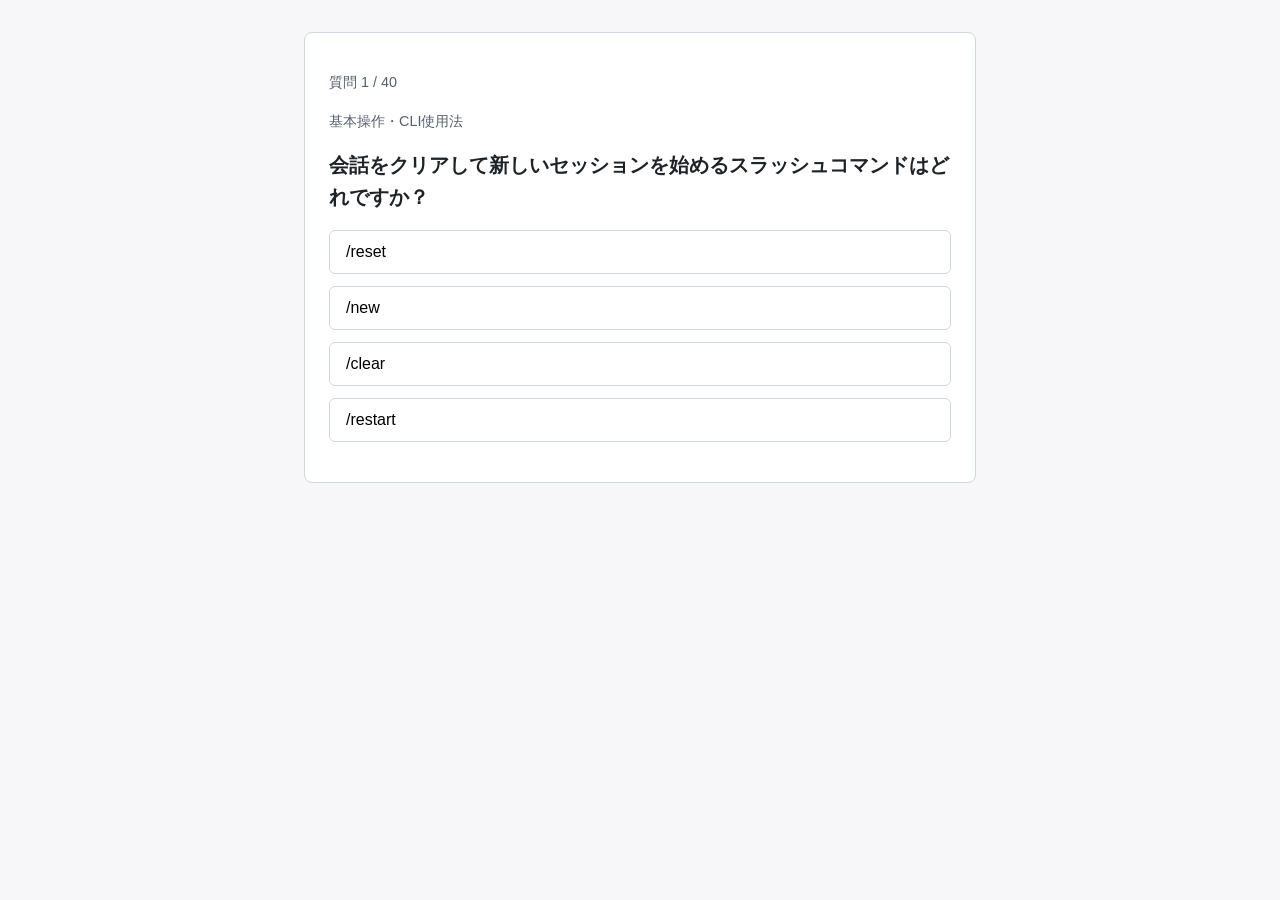
==== quiz.html @ 24c3ef59 "feat: add quiz page with question flow and grading" ====
<!DOCTYPE html>
<html lang="ja">
<head>
  <meta charset="UTF-8">
  <meta name="viewport" content="width=device-width, initial-scale=1.0">
  <title>診断中 - Claude Code 理解度診断</title>
  <link rel="stylesheet" href="css/style.css">
</head>
<body>
  <div class="container">
    <div class="card">
      <p class="progress" id="progress-label"></p>
      <p id="domain-label" class="progress"></p>
      <h2 id="question-text"></h2>
      <ul class="choice-list" id="choice-list"></ul>
    </div>
  </div>
  <script type="module" src="js/quiz-page.js"></script>
</body>
</html>
---- css/style.css ----
:root {
  --color-bg: #f7f7f9;
  --color-text: #1f2328;
  --color-primary: #2563eb;
  --color-primary-hover: #1d4ed8;
  --color-border: #d0d7de;
  --color-card-bg: #ffffff;
  --color-beginner: #6b7280;
  --color-intermediate: #2563eb;
  --color-advanced: #7c3aed;
  --color-expert: #d97706;
}

* {
  box-sizing: border-box;
}

body {
  margin: 0;
  font-family: -apple-system, BlinkMacSystemFont, "Segoe UI", "Hiragino Kaku Gothic ProN", sans-serif;
  background: var(--color-bg);
  color: var(--color-text);
  line-height: 1.6;
}

.container {
  max-width: 720px;
  margin: 0 auto;
  padding: 2rem 1.5rem;
}

.card {
  background: var(--color-card-bg);
  border: 1px solid var(--color-border);
  border-radius: 8px;
  padding: 1.5rem;
  margin-bottom: 1.5rem;
}

h1 {
  font-size: 1.75rem;
  margin-bottom: 0.5rem;
}

h2 {
  font-size: 1.25rem;
  margin-top: 0;
}

.button {
  display: inline-block;
  background: var(--color-primary);
  color: #fff;
  border: none;
  border-radius: 6px;
  padding: 0.75rem 1.5rem;
  font-size: 1rem;
  cursor: pointer;
  text-decoration: none;
}

.button:hover {
  background: var(--color-primary-hover);
}

.button.secondary {
  background: transparent;
  color: var(--color-primary);
  border: 1px solid var(--color-primary);
}

.progress {
  font-size: 0.9rem;
  color: #57606a;
  margin-bottom: 1rem;
}

.choice-list {
  list-style: none;
  padding: 0;
  margin: 1rem 0;
}

.choice-item {
  margin-bottom: 0.75rem;
}

.choice-button {
  width: 100%;
  text-align: left;
  padding: 0.75rem 1rem;
  border: 1px solid var(--color-border);
  border-radius: 6px;
  background: var(--color-card-bg);
  cursor: pointer;
  font-size: 1rem;
}

.choice-button:hover {
  border-color: var(--color-primary);
}

.choice-button.selected {
  border-color: var(--color-primary);
  background: #eff6ff;
}

.level-badge {
  display: inline-block;
  padding: 0.25rem 0.75rem;
  border-radius: 999px;
  color: #fff;
  font-size: 0.85rem;
  font-weight: bold;
}

.level-badge.beginner { background: var(--color-beginner); }
.level-badge.intermediate { background: var(--color-intermediate); }
.level-badge.advanced { background: var(--color-advanced); }
.level-badge.expert { background: var(--color-expert); }

.domain-result {
  display: flex;
  justify-content: space-between;
  align-items: center;
  padding: 0.75rem 0;
  border-bottom: 1px solid var(--color-border);
}

.suggestion {
  background: #fffbeb;
  border: 1px solid #fcd34d;
  border-radius: 6px;
  padding: 1rem;
  margin-top: 0.5rem;
}

.actions {
  display: flex;
  gap: 1rem;
  margin-top: 1.5rem;
}

@media print {
  .no-print {
    display: none !important;
  }
  body {
    background: #fff;
  }
  .card {
    border: none;
    box-shadow: none;
  }
}
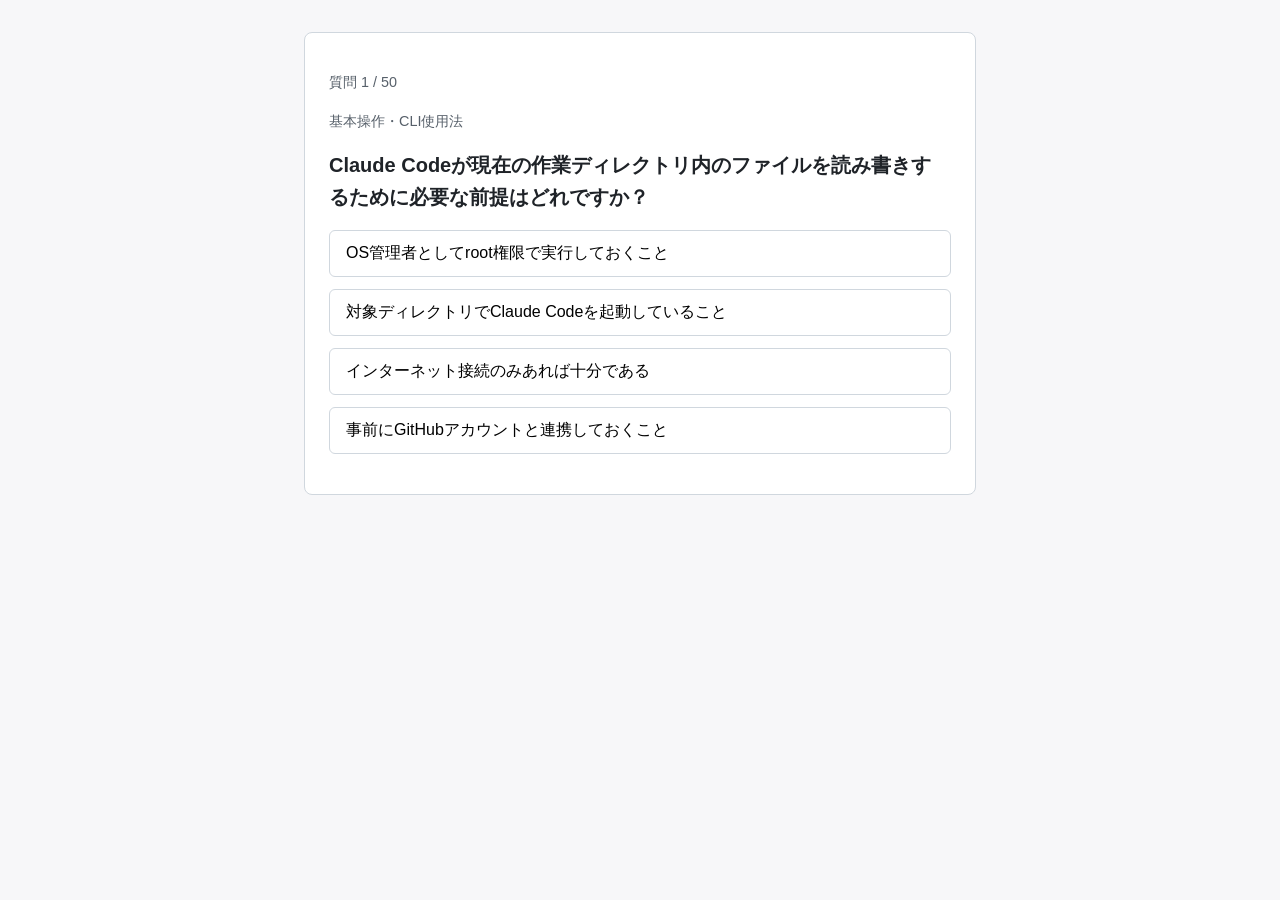
==== commit 2e8a5f8b: "fix: 問題選択肢の偏りを是正し正誤フィードバックを即時表示に変更 basic-operationsのcorrectIndexが0/1に偏っていたため他領域と同様に 均等化し、READMEに問題作成" ====
--- a/quiz.html
+++ b/quiz.html
@@ -13,6 +13,9 @@
       <p id="domain-label" class="progress"></p>
       <h2 id="question-text"></h2>
       <ul class="choice-list" id="choice-list"></ul>
+      <p class="answer-feedback" id="answer-feedback" style="display: none;"></p>
+      <p class="answer-explanation" id="answer-explanation" style="display: none;"></p>
+      <button type="button" class="button" id="next-button" style="display: none;">次へ</button>
     </div>
   </div>
   <script type="module" src="js/quiz-page.js"></script>
--- a/css/style.css
+++ b/css/style.css
@@ -105,6 +105,45 @@
   background: #eff6ff;
 }
 
+.choice-button:disabled {
+  cursor: default;
+  opacity: 1;
+}
+
+.choice-button.correct-choice {
+  border-color: #16a34a;
+  background: #f0fdf4;
+  font-weight: bold;
+}
+
+.choice-button.incorrect-choice {
+  border-color: #dc2626;
+  background: #fef2f2;
+}
+
+.answer-feedback {
+  font-weight: bold;
+  font-size: 1.1rem;
+  margin: 1rem 0 0.5rem;
+}
+
+.answer-feedback.correct {
+  color: #16a34a;
+}
+
+.answer-feedback.incorrect {
+  color: #dc2626;
+}
+
+.answer-explanation {
+  font-size: 0.95rem;
+  color: var(--color-text);
+  background: var(--color-bg);
+  border-radius: 6px;
+  padding: 0.75rem 1rem;
+  margin-bottom: 1rem;
+}
+
 .level-badge {
   display: inline-block;
   padding: 0.25rem 0.75rem;
@@ -141,6 +180,55 @@
   margin-top: 1.5rem;
 }
 
+.wrong-answer-item {
+  border: 1px solid var(--color-border);
+  border-radius: 6px;
+  padding: 1rem;
+  margin-bottom: 1rem;
+}
+
+.wrong-answer-domain {
+  font-size: 0.85rem;
+  color: #57606a;
+  margin: 0 0 0.25rem;
+}
+
+.wrong-answer-question {
+  font-weight: bold;
+  margin: 0 0 0.75rem;
+}
+
+.wrong-answer-choices {
+  list-style: none;
+  padding: 0;
+  margin: 0 0 0.75rem;
+}
+
+.wrong-answer-choices li {
+  padding: 0.4rem 0.6rem;
+  border: 1px solid var(--color-border);
+  border-radius: 4px;
+  margin-bottom: 0.4rem;
+}
+
+.wrong-answer-choices li.correct-choice {
+  border-color: #16a34a;
+  background: #f0fdf4;
+  font-weight: bold;
+}
+
+.wrong-answer-choices li.selected-wrong-choice {
+  border-color: #dc2626;
+  background: #fef2f2;
+  text-decoration: line-through;
+}
+
+.wrong-answer-explanation {
+  font-size: 0.9rem;
+  color: var(--color-text);
+  margin: 0;
+}
+
 @media print {
   .no-print {
     display: none !important;
@@ -152,4 +240,7 @@
     border: none;
     box-shadow: none;
   }
-}
+  .wrong-answer-item {
+    break-inside: avoid;
+  }
+}
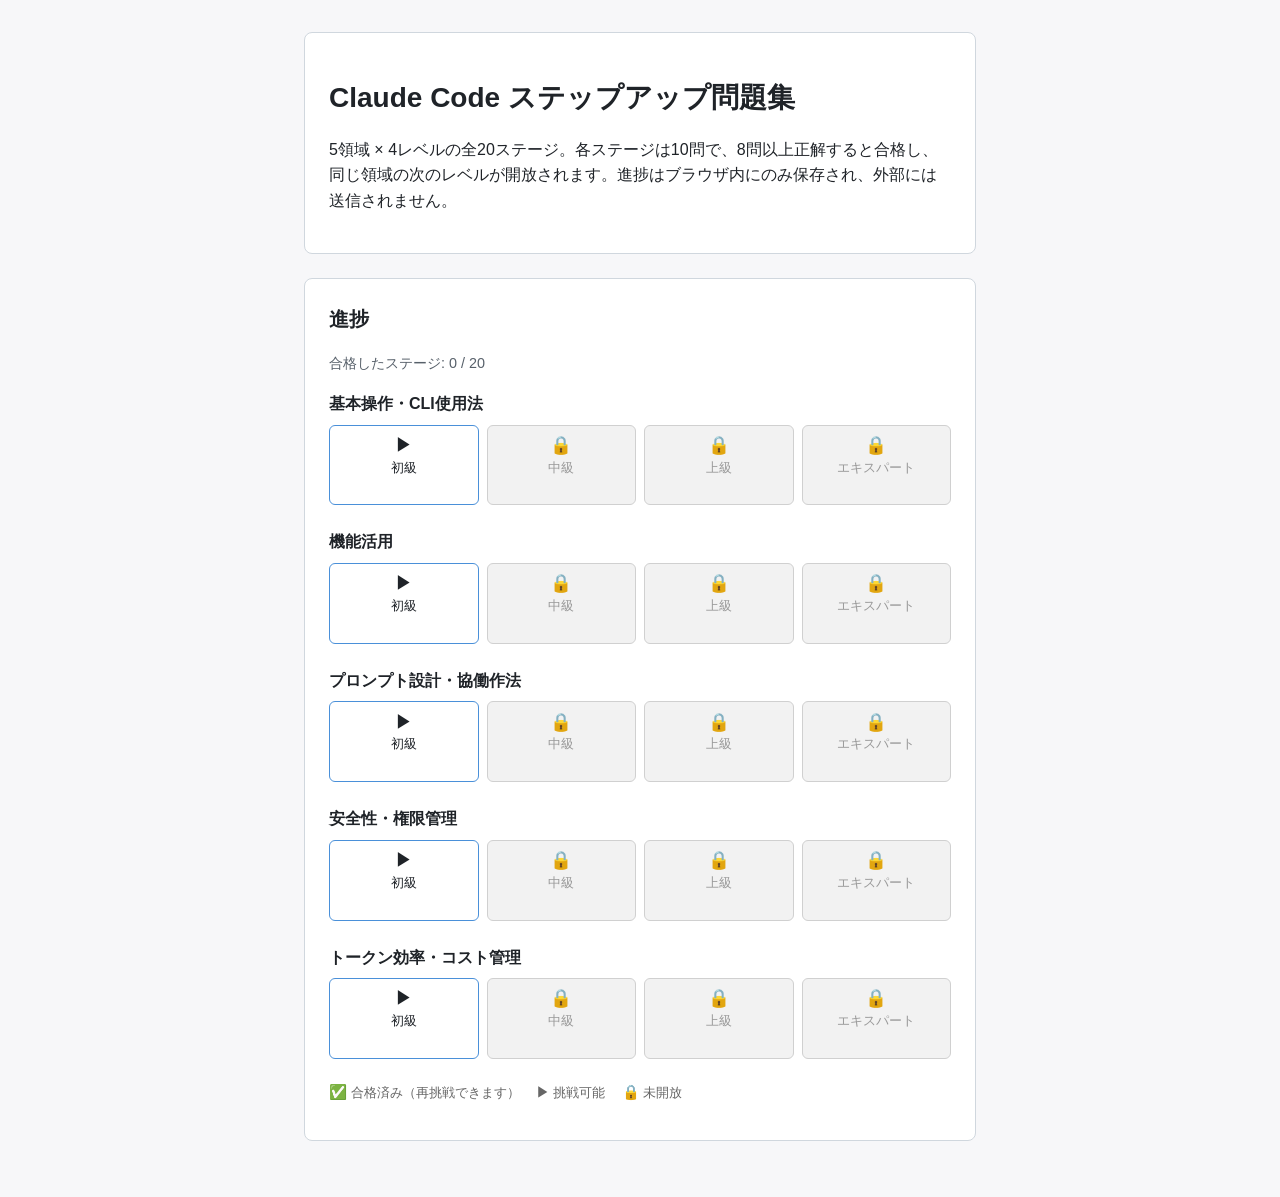
==== commit bab0218f: "feat: 単一ステージに挑戦するクイズ画面を実装 Co-Authored-By: Claude Opus 5 <noreply@anthropic.com>" ====
--- a/quiz.html
+++ b/quiz.html
@@ -3,14 +3,14 @@
 <head>
   <meta charset="UTF-8">
   <meta name="viewport" content="width=device-width, initial-scale=1.0">
-  <title>診断中 - Claude Code 理解度診断</title>
+  <title>挑戦中 - Claude Code ステップアップ問題集</title>
   <link rel="stylesheet" href="css/style.css">
 </head>
 <body>
   <div class="container">
     <div class="card">
+      <p id="stage-label" class="progress"></p>
       <p class="progress" id="progress-label"></p>
-      <p id="domain-label" class="progress"></p>
       <h2 id="question-text"></h2>
       <ul class="choice-list" id="choice-list"></ul>
       <p class="answer-feedback" id="answer-feedback" style="display: none;"></p>
--- a/css/style.css
+++ b/css/style.css
@@ -244,3 +244,98 @@
     break-inside: avoid;
   }
 }
+
+/* ===== ダッシュボード ===== */
+
+.dashboard-row {
+  margin-bottom: 1.5rem;
+}
+
+.dashboard-domain {
+  margin: 0 0 0.5rem;
+  font-size: 1rem;
+}
+
+.dashboard-stages {
+  display: grid;
+  grid-template-columns: repeat(4, 1fr);
+  gap: 0.5rem;
+}
+
+.stage-cell {
+  display: flex;
+  flex-direction: column;
+  align-items: center;
+  gap: 0.2rem;
+  padding: 0.7rem 0.3rem;
+  border: 1px solid #d0d0d0;
+  border-radius: 6px;
+  text-decoration: none;
+  color: inherit;
+  text-align: center;
+}
+
+.stage-cell.cleared {
+  background: #eaf7ee;
+  border-color: #7bc48a;
+}
+
+.stage-cell.available {
+  background: #fff;
+  border-color: #4a90d9;
+}
+
+.stage-cell.locked {
+  background: #f2f2f2;
+  color: #999;
+  cursor: not-allowed;
+}
+
+a.stage-cell:hover {
+  border-width: 2px;
+  padding: calc(0.7rem - 1px) calc(0.3rem - 1px);
+}
+
+.stage-mark {
+  font-size: 1.1rem;
+  line-height: 1;
+}
+
+.stage-level {
+  font-size: 0.8rem;
+}
+
+.stage-score {
+  font-size: 0.75rem;
+  color: #666;
+  min-height: 1em;
+}
+
+.stage-cell.locked .stage-score {
+  color: #aaa;
+}
+
+.dashboard-legend {
+  margin-top: 1rem;
+  font-size: 0.8rem;
+  color: #666;
+}
+
+.dashboard-legend .stage-mark {
+  font-size: 0.9rem;
+  margin-left: 0.8rem;
+}
+
+.dashboard-legend .stage-mark:first-child {
+  margin-left: 0;
+}
+
+@media (max-width: 480px) {
+  .dashboard-stages {
+    gap: 0.3rem;
+  }
+
+  .stage-level {
+    font-size: 0.7rem;
+  }
+}
